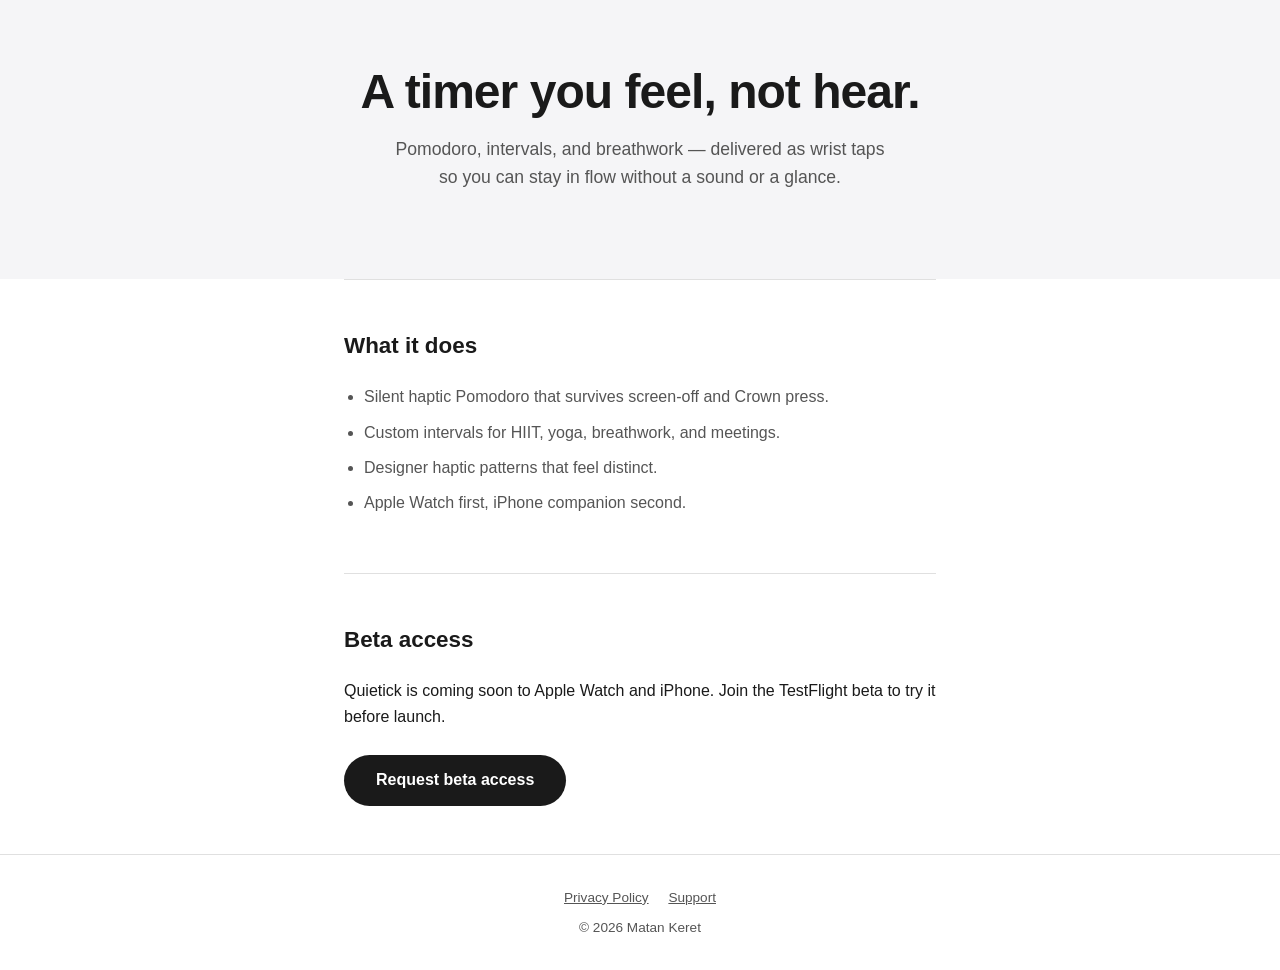
==== index.html @ 86c59f98 "site: MVP — landing, privacy policy, support FAQ" ====
<!DOCTYPE html>
<html lang="en">
<head>
  <meta charset="UTF-8">
  <meta name="viewport" content="width=device-width, initial-scale=1">
  <title>Quietick — silent haptic timer</title>
  <meta name="description" content="A timer you feel, not hear. Pomodoro, intervals, breathwork — silent on Apple Watch.">
  <link rel="stylesheet" href="style.css">
</head>
<body>

  <div class="hero">
    <div class="container">
      <h1>A timer you feel, not hear.</h1>
      <p class="tagline">Pomodoro, intervals, and breathwork — delivered as wrist taps so you can stay in flow without a sound or a glance.</p>
    </div>
  </div>

  <main class="container">

    <section>
      <h2>What it does</h2>
      <ul>
        <li>Silent haptic Pomodoro that survives screen-off and Crown press.</li>
        <li>Custom intervals for HIIT, yoga, breathwork, and meetings.</li>
        <li>Designer haptic patterns that feel distinct.</li>
        <li>Apple Watch first, iPhone companion second.</li>
      </ul>
    </section>

    <section>
      <h2>Beta access</h2>
      <p>Quietick is coming soon to Apple Watch and iPhone. Join the TestFlight beta to try it before launch.</p>
      <br>
      <a class="cta" href="mailto:matan504@gmail.com?subject=Quietick%20beta">Request beta access</a>
    </section>

  </main>

  <footer>
    <div class="container">
      <nav>
        <a href="privacy.html">Privacy Policy</a>
        <a href="support.html">Support</a>
      </nav>
      <p>&#169; 2026 Matan Keret</p>
    </div>
  </footer>

</body>
</html>
---- style.css ----
/* Quietick site stylesheet — no external resources */

*, *::before, *::after {
  box-sizing: border-box;
  margin: 0;
  padding: 0;
}

:root {
  --bg: #ffffff;
  --text: #1a1a1a;
  --subtle: #555555;
  --cta-bg: #1a1a1a;
  --cta-text: #ffffff;
  --cta-hover: #333333;
  --border: #e0e0e0;
  --hero-bg: #f5f5f7;
}

@media (prefers-color-scheme: dark) {
  :root {
    --bg: #0f0f0f;
    --text: #f0f0f0;
    --subtle: #aaaaaa;
    --cta-bg: #f0f0f0;
    --cta-text: #0f0f0f;
    --cta-hover: #cccccc;
    --border: #2a2a2a;
    --hero-bg: #1a1a1a;
  }
}

html {
  font-size: 16px;
  -webkit-text-size-adjust: 100%;
}

body {
  font-family: -apple-system, BlinkMacSystemFont, "Segoe UI", Roboto, Helvetica, Arial, sans-serif;
  background-color: var(--bg);
  color: var(--text);
  line-height: 1.6;
  min-height: 100vh;
}

/* ── Layout ──────────────────────────────────────────────── */

.container {
  max-width: 640px;
  margin: 0 auto;
  padding: 0 1.5rem;
}

/* ── Hero ────────────────────────────────────────────────── */

.hero {
  background-color: var(--hero-bg);
  padding: 4rem 0 3.5rem;
  text-align: center;
}

.hero h1 {
  font-size: clamp(2rem, 6vw, 3rem);
  font-weight: 700;
  letter-spacing: -0.02em;
  line-height: 1.15;
  margin-bottom: 1rem;
}

.tagline {
  font-size: 1.1rem;
  color: var(--subtle);
  max-width: 500px;
  margin: 0 auto 2rem;
}

/* ── Sections ────────────────────────────────────────────── */

section {
  padding: 3rem 0;
  border-top: 1px solid var(--border);
}

section h2 {
  font-size: 1.4rem;
  font-weight: 600;
  margin-bottom: 1.25rem;
}

section ul {
  padding-left: 1.25rem;
}

section ul li {
  margin-bottom: 0.6rem;
  color: var(--subtle);
  font-size: 1rem;
}

/* ── CTA button ──────────────────────────────────────────── */

a.cta {
  display: inline-block;
  background-color: var(--cta-bg);
  color: var(--cta-text);
  text-decoration: none;
  padding: 0.8rem 2rem;
  border-radius: 2rem;
  font-size: 1rem;
  font-weight: 600;
  transition: background-color 0.15s ease;
}

a.cta:hover,
a.cta:focus {
  background-color: var(--cta-hover);
  outline: 3px solid var(--text);
  outline-offset: 2px;
}

/* ── Content pages (privacy, support) ───────────────────── */

.page-header {
  padding: 3rem 0 2rem;
}

.page-header h1 {
  font-size: 1.8rem;
  font-weight: 700;
  margin-bottom: 0.25rem;
}

.effective-date {
  color: var(--subtle);
  font-size: 0.9rem;
}

article {
  padding: 1rem 0 3rem;
}

article h2 {
  font-size: 1.2rem;
  font-weight: 600;
  margin: 2rem 0 0.75rem;
}

article h3 {
  font-size: 1rem;
  font-weight: 600;
  margin: 1.75rem 0 0.5rem;
}

article p {
  margin-bottom: 1rem;
  color: var(--subtle);
}

article ul {
  padding-left: 1.25rem;
  margin-bottom: 1rem;
}

article ul li {
  color: var(--subtle);
  margin-bottom: 0.4rem;
}

/* ── Footer ──────────────────────────────────────────────── */

footer {
  border-top: 1px solid var(--border);
  padding: 2rem 0;
  text-align: center;
  font-size: 0.85rem;
  color: var(--subtle);
}

footer nav {
  margin-bottom: 0.5rem;
}

footer nav a {
  color: var(--subtle);
  text-decoration: underline;
  margin: 0 0.5rem;
}

footer nav a:hover {
  color: var(--text);
}
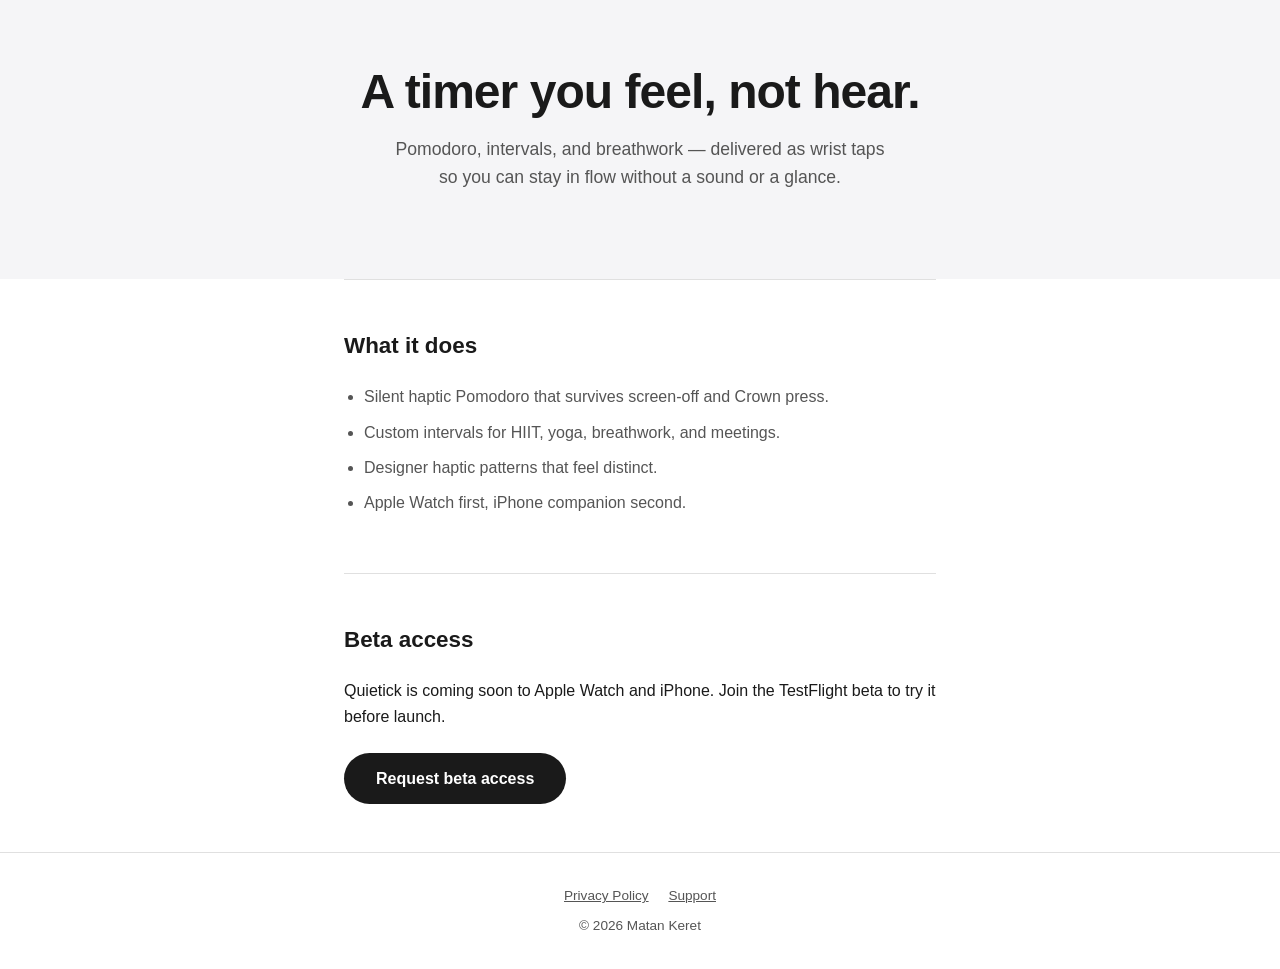
==== commit 251cbaea: "site: address code review — landmark <header>, remove <br>, rel=noreferrer on external link" ====
--- a/index.html
+++ b/index.html
@@ -9,12 +9,12 @@
 </head>
 <body>
 
-  <div class="hero">
+  <header class="hero">
     <div class="container">
       <h1>A timer you feel, not hear.</h1>
       <p class="tagline">Pomodoro, intervals, and breathwork — delivered as wrist taps so you can stay in flow without a sound or a glance.</p>
     </div>
-  </div>
+  </header>
 
   <main class="container">
 
@@ -31,7 +31,6 @@
     <section>
       <h2>Beta access</h2>
       <p>Quietick is coming soon to Apple Watch and iPhone. Join the TestFlight beta to try it before launch.</p>
-      <br>
       <a class="cta" href="mailto:matan504@gmail.com?subject=Quietick%20beta">Request beta access</a>
     </section>
 
--- a/style.css
+++ b/style.css
@@ -101,6 +101,7 @@
 
 a.cta {
   display: inline-block;
+  margin-top: 1.5rem;
   background-color: var(--cta-bg);
   color: var(--cta-text);
   text-decoration: none;
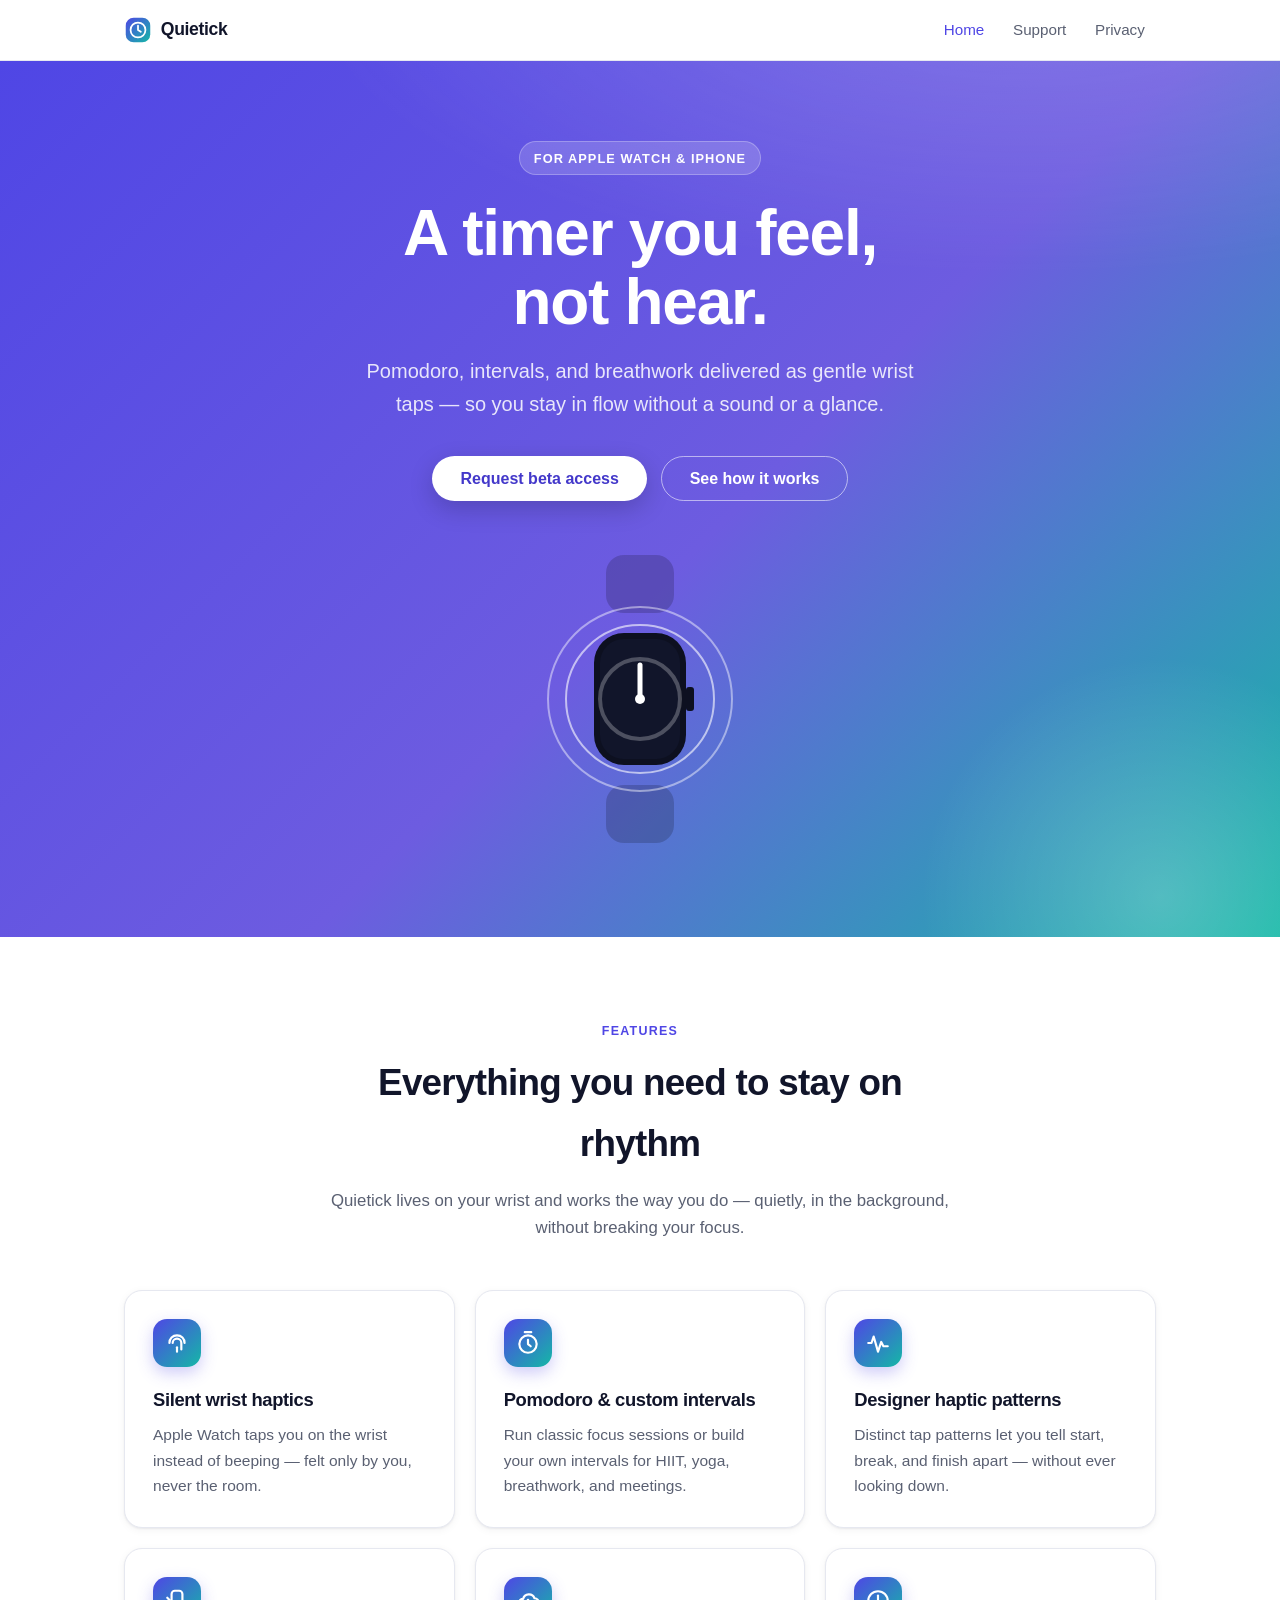
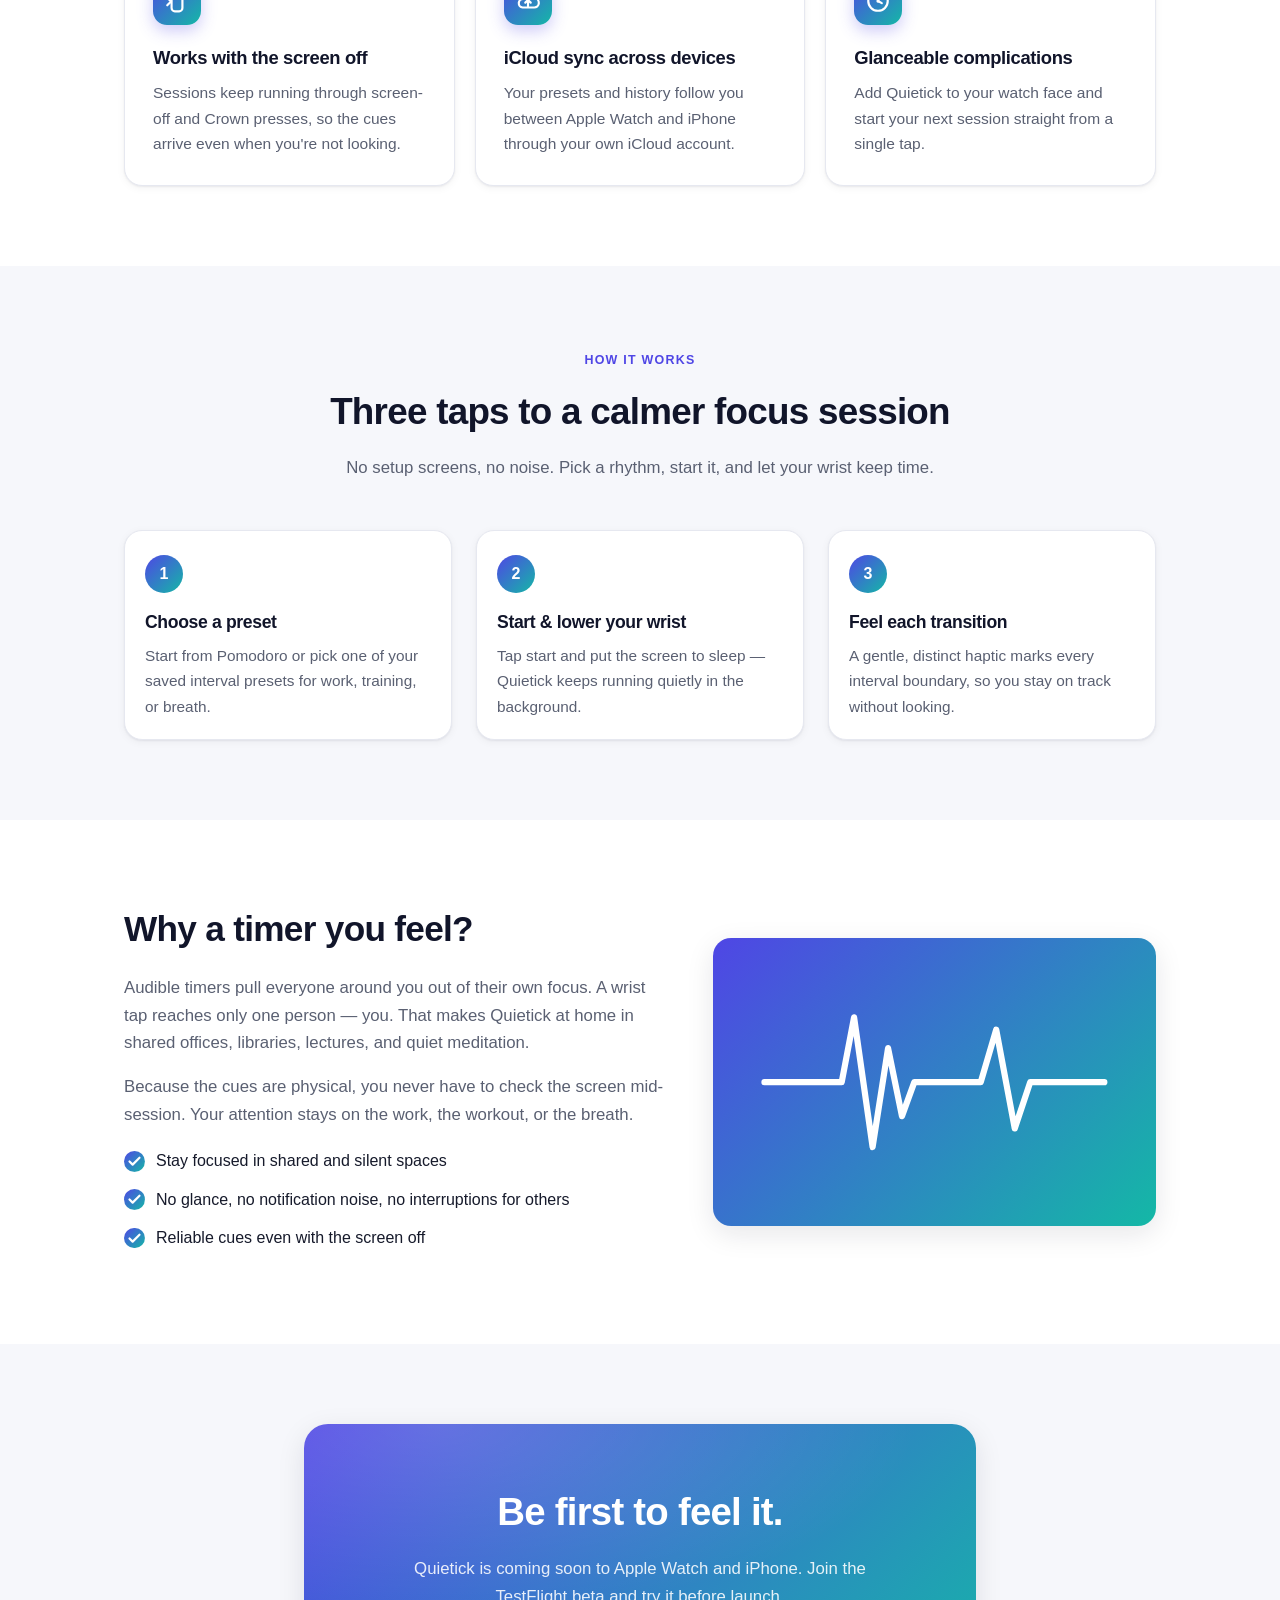
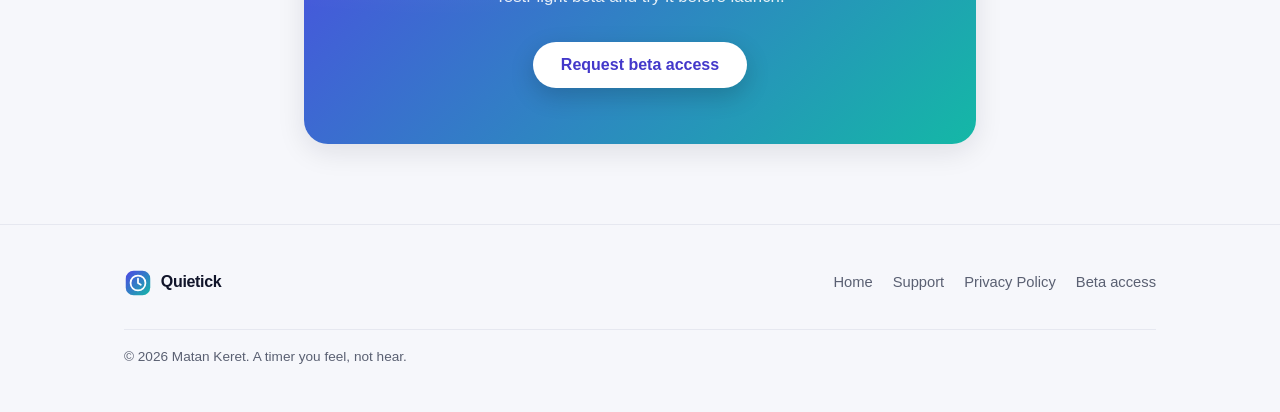
==== commit c48b2e0d: "site: redesign — modern hero, feature cards, responsive layout Adds a gradient hero with primary bet" ====
--- a/index.html
+++ b/index.html
@@ -3,46 +3,220 @@
 <head>
   <meta charset="UTF-8">
   <meta name="viewport" content="width=device-width, initial-scale=1">
-  <title>Quietick — silent haptic timer</title>
-  <meta name="description" content="A timer you feel, not hear. Pomodoro, intervals, breathwork — silent on Apple Watch.">
+  <title>Quietick — silent haptic timer for Apple Watch</title>
+  <meta name="description" content="A timer you feel, not hear. Pomodoro, intervals, and breathwork delivered as silent wrist taps on Apple Watch.">
   <link rel="stylesheet" href="style.css">
 </head>
 <body>
 
+  <nav class="site-nav" aria-label="Primary">
+    <div class="container site-nav__inner">
+      <a class="brand" href="index.html">
+        <svg class="brand__mark" viewBox="0 0 32 32" role="img" aria-hidden="true" focusable="false">
+          <defs>
+            <linearGradient id="brandGrad" x1="0" y1="0" x2="1" y2="1">
+              <stop offset="0" stop-color="#4f46e5"/>
+              <stop offset="1" stop-color="#14b8a6"/>
+            </linearGradient>
+          </defs>
+          <rect x="2" y="2" width="28" height="28" rx="9" fill="url(#brandGrad)"/>
+          <circle cx="16" cy="16" r="8.5" fill="none" stroke="#fff" stroke-width="2"/>
+          <path d="M16 11v5l3.2 2" fill="none" stroke="#fff" stroke-width="2" stroke-linecap="round" stroke-linejoin="round"/>
+        </svg>
+        <span>Quietick</span>
+      </a>
+      <div class="site-nav__links">
+        <a href="index.html" class="is-active">Home</a>
+        <a href="support.html">Support</a>
+        <a href="privacy.html">Privacy</a>
+      </div>
+    </div>
+  </nav>
+
   <header class="hero">
     <div class="container">
+      <span class="hero__eyebrow">For Apple Watch &amp; iPhone</span>
       <h1>A timer you feel, not hear.</h1>
-      <p class="tagline">Pomodoro, intervals, and breathwork — delivered as wrist taps so you can stay in flow without a sound or a glance.</p>
+      <p class="hero__sub">Pomodoro, intervals, and breathwork delivered as gentle wrist taps — so you stay in flow without a sound or a glance.</p>
+      <div class="hero__actions">
+        <a class="btn btn--primary" href="mailto:matan504@gmail.com?subject=Quietick%20beta">Request beta access</a>
+        <a class="btn btn--ghost" href="#features">See how it works</a>
+      </div>
+
+      <div class="hero__art" aria-hidden="true">
+        <svg viewBox="0 0 240 300" role="img" focusable="false">
+          <title>An Apple Watch sending out gentle haptic pulses</title>
+          <!-- watch band -->
+          <rect x="86" y="6" width="68" height="58" rx="18" fill="rgba(0,0,0,0.18)"/>
+          <rect x="86" y="236" width="68" height="58" rx="18" fill="rgba(0,0,0,0.18)"/>
+          <!-- haptic rings -->
+          <circle class="pulse" cx="120" cy="150" r="92" fill="none" stroke="rgba(255,255,255,0.45)" stroke-width="2"/>
+          <circle class="pulse" cx="120" cy="150" r="74" fill="none" stroke="rgba(255,255,255,0.6)" stroke-width="2" style="animation-delay:.6s"/>
+          <!-- watch body -->
+          <rect x="74" y="84" width="92" height="132" rx="30" fill="#0d1020"/>
+          <rect x="80" y="90" width="80" height="120" rx="24" fill="#11152a"/>
+          <!-- dial -->
+          <circle cx="120" cy="150" r="40" fill="none" stroke="rgba(255,255,255,0.25)" stroke-width="4"/>
+          <path d="M120 150 L120 116" fill="none" stroke="#fff" stroke-width="5" stroke-linecap="round"/>
+          <circle cx="120" cy="150" r="5" fill="#fff"/>
+          <!-- crown -->
+          <rect x="166" y="138" width="8" height="24" rx="3" fill="#0d1020"/>
+        </svg>
+      </div>
     </div>
   </header>
 
-  <main class="container">
-
-    <section>
-      <h2>What it does</h2>
-      <ul>
-        <li>Silent haptic Pomodoro that survives screen-off and Crown press.</li>
-        <li>Custom intervals for HIIT, yoga, breathwork, and meetings.</li>
-        <li>Designer haptic patterns that feel distinct.</li>
-        <li>Apple Watch first, iPhone companion second.</li>
-      </ul>
-    </section>
-
-    <section>
-      <h2>Beta access</h2>
-      <p>Quietick is coming soon to Apple Watch and iPhone. Join the TestFlight beta to try it before launch.</p>
-      <a class="cta" href="mailto:matan504@gmail.com?subject=Quietick%20beta">Request beta access</a>
+  <main>
+
+    <!-- Features -->
+    <section class="section" id="features">
+      <div class="container">
+        <div class="section__head">
+          <span class="eyebrow">Features</span>
+          <h2>Everything you need to stay on rhythm</h2>
+          <p>Quietick lives on your wrist and works the way you do — quietly, in the background, without breaking your focus.</p>
+        </div>
+
+        <div class="cards">
+
+          <article class="card">
+            <div class="card__icon" aria-hidden="true">
+              <svg viewBox="0 0 24 24" fill="none" stroke="#fff" stroke-width="2" stroke-linecap="round" stroke-linejoin="round" role="img" focusable="false"><title>Wrist tap</title><path d="M5 12c0-4 3-7 7-7s7 3 7 7"/><path d="M8 12a4 4 0 0 1 8 0v6"/><path d="M12 16v4"/></svg>
+            </div>
+            <h3>Silent wrist haptics</h3>
+            <p>Apple Watch taps you on the wrist instead of beeping — felt only by you, never the room.</p>
+          </article>
+
+          <article class="card">
+            <div class="card__icon" aria-hidden="true">
+              <svg viewBox="0 0 24 24" fill="none" stroke="#fff" stroke-width="2" stroke-linecap="round" stroke-linejoin="round" role="img" focusable="false"><title>Timer</title><circle cx="12" cy="13" r="8"/><path d="M12 9v4l2.5 2"/><path d="M9 2h6"/></svg>
+            </div>
+            <h3>Pomodoro &amp; custom intervals</h3>
+            <p>Run classic focus sessions or build your own intervals for HIIT, yoga, breathwork, and meetings.</p>
+          </article>
+
+          <article class="card">
+            <div class="card__icon" aria-hidden="true">
+              <svg viewBox="0 0 24 24" fill="none" stroke="#fff" stroke-width="2" stroke-linecap="round" stroke-linejoin="round" role="img" focusable="false"><title>Haptic waveform</title><path d="M3 12h3l2-6 4 14 3-9 2 4h4"/></svg>
+            </div>
+            <h3>Designer haptic patterns</h3>
+            <p>Distinct tap patterns let you tell start, break, and finish apart — without ever looking down.</p>
+          </article>
+
+          <article class="card">
+            <div class="card__icon" aria-hidden="true">
+              <svg viewBox="0 0 24 24" fill="none" stroke="#fff" stroke-width="2" stroke-linecap="round" stroke-linejoin="round" role="img" focusable="false"><title>Screen off</title><rect x="7" y="2.5" width="10" height="19" rx="3"/><path d="M3 9l3.5 3.5L3 16" /></svg>
+            </div>
+            <h3>Works with the screen off</h3>
+            <p>Sessions keep running through screen-off and Crown presses, so the cues arrive even when you're not looking.</p>
+          </article>
+
+          <article class="card">
+            <div class="card__icon" aria-hidden="true">
+              <svg viewBox="0 0 24 24" fill="none" stroke="#fff" stroke-width="2" stroke-linecap="round" stroke-linejoin="round" role="img" focusable="false"><title>iCloud sync</title><path d="M7 18a4 4 0 0 1 .5-7.97A5.5 5.5 0 0 1 18 9.5a3.5 3.5 0 0 1-.5 8.5z"/><path d="M12 11v6"/><path d="M9.5 13.5 12 11l2.5 2.5"/></svg>
+            </div>
+            <h3>iCloud sync across devices</h3>
+            <p>Your presets and history follow you between Apple Watch and iPhone through your own iCloud account.</p>
+          </article>
+
+          <article class="card">
+            <div class="card__icon" aria-hidden="true">
+              <svg viewBox="0 0 24 24" fill="none" stroke="#fff" stroke-width="2" stroke-linecap="round" stroke-linejoin="round" role="img" focusable="false"><title>Complication</title><circle cx="12" cy="12" r="9"/><path d="M12 12 12 7"/><path d="M12 12l3.5 2"/><circle cx="12" cy="12" r="1.5" fill="#fff" stroke="none"/></svg>
+            </div>
+            <h3>Glanceable complications</h3>
+            <p>Add Quietick to your watch face and start your next session straight from a single tap.</p>
+          </article>
+
+        </div>
+      </div>
+    </section>
+
+    <!-- How it works -->
+    <section class="section section--alt">
+      <div class="container">
+        <div class="section__head">
+          <span class="eyebrow">How it works</span>
+          <h2>Three taps to a calmer focus session</h2>
+          <p>No setup screens, no noise. Pick a rhythm, start it, and let your wrist keep time.</p>
+        </div>
+
+        <div class="steps">
+          <div class="step">
+            <span class="step__num" aria-hidden="true"></span>
+            <h3>Choose a preset</h3>
+            <p>Start from Pomodoro or pick one of your saved interval presets for work, training, or breath.</p>
+          </div>
+          <div class="step">
+            <span class="step__num" aria-hidden="true"></span>
+            <h3>Start &amp; lower your wrist</h3>
+            <p>Tap start and put the screen to sleep — Quietick keeps running quietly in the background.</p>
+          </div>
+          <div class="step">
+            <span class="step__num" aria-hidden="true"></span>
+            <h3>Feel each transition</h3>
+            <p>A gentle, distinct haptic marks every interval boundary, so you stay on track without looking.</p>
+          </div>
+        </div>
+      </div>
+    </section>
+
+    <!-- Why haptic -->
+    <section class="section">
+      <div class="container">
+        <div class="split">
+          <div class="split__text">
+            <h2>Why a timer you feel?</h2>
+            <p>Audible timers pull everyone around you out of their own focus. A wrist tap reaches only one person — you. That makes Quietick at home in shared offices, libraries, lectures, and quiet meditation.</p>
+            <p>Because the cues are physical, you never have to check the screen mid-session. Your attention stays on the work, the workout, or the breath.</p>
+            <ul class="checklist">
+              <li>Stay focused in shared and silent spaces</li>
+              <li>No glance, no notification noise, no interruptions for others</li>
+              <li>Reliable cues even with the screen off</li>
+            </ul>
+          </div>
+          <div class="split__visual">
+            <div class="wave-card" aria-hidden="true">
+              <svg viewBox="0 0 240 140" role="img" focusable="false">
+                <title>A smooth haptic pulse waveform</title>
+                <path d="M10 70 H60 l8 -42 12 84 10 -64 9 44 8 -22 H150 l10 -34 12 64 10 -30 H230"
+                  fill="none" stroke="#ffffff" stroke-width="4" stroke-linecap="round" stroke-linejoin="round"/>
+              </svg>
+            </div>
+          </div>
+        </div>
+      </div>
+    </section>
+
+    <!-- CTA band -->
+    <section class="section section--alt">
+      <div class="container container--narrow">
+        <div class="cta-band">
+          <h2>Be first to feel it.</h2>
+          <p>Quietick is coming soon to Apple Watch and iPhone. Join the TestFlight beta and try it before launch.</p>
+          <a class="btn btn--primary" href="mailto:matan504@gmail.com?subject=Quietick%20beta">Request beta access</a>
+        </div>
+      </div>
     </section>
 
   </main>
 
-  <footer>
-    <div class="container">
-      <nav>
+  <footer class="site-footer">
+    <div class="container site-footer__inner">
+      <a class="brand" href="index.html">
+        <svg class="brand__mark" viewBox="0 0 32 32" role="img" aria-hidden="true" focusable="false">
+          <rect x="2" y="2" width="28" height="28" rx="9" fill="url(#brandGrad)"/>
+          <circle cx="16" cy="16" r="8.5" fill="none" stroke="#fff" stroke-width="2"/>
+          <path d="M16 11v5l3.2 2" fill="none" stroke="#fff" stroke-width="2" stroke-linecap="round" stroke-linejoin="round"/>
+        </svg>
+        <span>Quietick</span>
+      </a>
+      <nav aria-label="Footer">
+        <a href="index.html">Home</a>
+        <a href="support.html">Support</a>
         <a href="privacy.html">Privacy Policy</a>
-        <a href="support.html">Support</a>
+        <a href="mailto:matan504@gmail.com?subject=Quietick%20beta">Beta access</a>
       </nav>
-      <p>&#169; 2026 Matan Keret</p>
+      <p class="site-footer__legal">&#169; 2026 Matan Keret. A timer you feel, not hear.</p>
     </div>
   </footer>
 
--- a/style.css
+++ b/style.css
@@ -1,4 +1,4 @@
-/* Quietick site stylesheet — no external resources */
+/* Quietick site stylesheet — no external resources, no JavaScript */
 
 *, *::before, *::after {
   box-sizing: border-box;
@@ -7,186 +7,682 @@
 }
 
 :root {
+  /* Calm, focused palette — deep indigo + soft teal accent */
   --bg: #ffffff;
-  --text: #1a1a1a;
-  --subtle: #555555;
-  --cta-bg: #1a1a1a;
-  --cta-text: #ffffff;
-  --cta-hover: #333333;
-  --border: #e0e0e0;
-  --hero-bg: #f5f5f7;
+  --bg-alt: #f6f7fb;
+  --surface: #ffffff;
+  --text: #161a2b;
+  --muted: #5a6072;
+  --heading: #11152a;
+
+  --accent: #4f46e5;        /* indigo */
+  --accent-strong: #4338ca;
+  --accent-2: #14b8a6;      /* teal */
+  --accent-soft: #eef0fe;
+
+  --border: #e6e8f0;
+  --shadow-sm: 0 1px 2px rgba(17, 21, 42, 0.06), 0 2px 8px rgba(17, 21, 42, 0.05);
+  --shadow-md: 0 8px 28px rgba(17, 21, 42, 0.10);
+  --shadow-accent: 0 10px 30px rgba(79, 70, 229, 0.35);
+
+  --hero-from: #4f46e5;
+  --hero-via: #6d5ce0;
+  --hero-to: #14b8a6;
+  --hero-text: #ffffff;
+  --hero-muted: rgba(255, 255, 255, 0.85);
+
+  --radius: 18px;
+  --radius-sm: 12px;
+  --maxw: 1080px;
 }
 
 @media (prefers-color-scheme: dark) {
   :root {
-    --bg: #0f0f0f;
-    --text: #f0f0f0;
-    --subtle: #aaaaaa;
-    --cta-bg: #f0f0f0;
-    --cta-text: #0f0f0f;
-    --cta-hover: #cccccc;
-    --border: #2a2a2a;
-    --hero-bg: #1a1a1a;
+    --bg: #0c0e16;
+    --bg-alt: #11141f;
+    --surface: #151826;
+    --text: #e8eaf2;
+    --muted: #a3a9bd;
+    --heading: #f4f5fa;
+
+    --accent: #8b86f5;
+    --accent-strong: #a39ef8;
+    --accent-2: #2dd4bf;
+    --accent-soft: #1c2036;
+
+    --border: #262a3b;
+    --shadow-sm: 0 1px 2px rgba(0, 0, 0, 0.4), 0 2px 8px rgba(0, 0, 0, 0.35);
+    --shadow-md: 0 10px 32px rgba(0, 0, 0, 0.55);
+    --shadow-accent: 0 10px 30px rgba(79, 70, 229, 0.45);
+
+    --hero-from: #3b2f9e;
+    --hero-via: #4f46e5;
+    --hero-to: #0f766e;
+    --hero-muted: rgba(255, 255, 255, 0.82);
   }
 }
 
 html {
   font-size: 16px;
   -webkit-text-size-adjust: 100%;
+  scroll-behavior: smooth;
 }
 
 body {
   font-family: -apple-system, BlinkMacSystemFont, "Segoe UI", Roboto, Helvetica, Arial, sans-serif;
   background-color: var(--bg);
   color: var(--text);
-  line-height: 1.6;
+  line-height: 1.65;
   min-height: 100vh;
-}
+  -webkit-font-smoothing: antialiased;
+}
+
+a { color: var(--accent); }
+
+h1, h2, h3 { color: var(--heading); letter-spacing: -0.02em; }
 
 /* ── Layout ──────────────────────────────────────────────── */
 
 .container {
-  max-width: 640px;
+  width: 100%;
+  max-width: var(--maxw);
   margin: 0 auto;
   padding: 0 1.5rem;
 }
 
+.container--narrow {
+  max-width: 720px;
+}
+
+/* ── Top navigation (shared) ─────────────────────────────── */
+
+.site-nav {
+  position: sticky;
+  top: 0;
+  z-index: 20;
+  background: color-mix(in srgb, var(--bg) 82%, transparent);
+  backdrop-filter: saturate(140%) blur(12px);
+  -webkit-backdrop-filter: saturate(140%) blur(12px);
+  border-bottom: 1px solid var(--border);
+}
+
+.site-nav__inner {
+  display: flex;
+  align-items: center;
+  justify-content: space-between;
+  gap: 1rem;
+  height: 60px;
+}
+
+.brand {
+  display: inline-flex;
+  align-items: center;
+  gap: 0.55rem;
+  font-weight: 700;
+  font-size: 1.1rem;
+  color: var(--heading);
+  text-decoration: none;
+  letter-spacing: -0.02em;
+}
+
+.brand__mark {
+  width: 28px;
+  height: 28px;
+  flex: none;
+  display: block;
+}
+
+.site-nav__links {
+  display: flex;
+  align-items: center;
+  gap: 0.4rem;
+}
+
+.site-nav__links a {
+  color: var(--muted);
+  text-decoration: none;
+  font-size: 0.95rem;
+  font-weight: 500;
+  padding: 0.4rem 0.7rem;
+  border-radius: 999px;
+  transition: color 0.15s ease, background-color 0.15s ease;
+}
+
+.site-nav__links a:hover,
+.site-nav__links a:focus-visible {
+  color: var(--heading);
+  background: var(--accent-soft);
+}
+
+.site-nav__links a.is-active { color: var(--accent); }
+
 /* ── Hero ────────────────────────────────────────────────── */
 
 .hero {
-  background-color: var(--hero-bg);
-  padding: 4rem 0 3.5rem;
+  position: relative;
+  overflow: hidden;
+  background:
+    radial-gradient(1200px 500px at 80% -10%, rgba(255, 255, 255, 0.18), transparent 60%),
+    linear-gradient(135deg, var(--hero-from), var(--hero-via) 55%, var(--hero-to));
+  color: var(--hero-text);
   text-align: center;
+  padding: 5rem 0 5.5rem;
+}
+
+.hero::after {
+  /* subtle soft glow blob */
+  content: "";
+  position: absolute;
+  width: 520px;
+  height: 520px;
+  right: -140px;
+  bottom: -220px;
+  background: radial-gradient(circle, rgba(255, 255, 255, 0.22), transparent 65%);
+  pointer-events: none;
+}
+
+.hero .container { position: relative; z-index: 1; }
+
+.hero__eyebrow {
+  display: inline-block;
+  font-size: 0.8rem;
+  font-weight: 600;
+  letter-spacing: 0.08em;
+  text-transform: uppercase;
+  padding: 0.35rem 0.85rem;
+  border-radius: 999px;
+  background: rgba(255, 255, 255, 0.16);
+  border: 1px solid rgba(255, 255, 255, 0.25);
+  margin-bottom: 1.5rem;
 }
 
 .hero h1 {
-  font-size: clamp(2rem, 6vw, 3rem);
-  font-weight: 700;
-  letter-spacing: -0.02em;
-  line-height: 1.15;
-  margin-bottom: 1rem;
-}
-
-.tagline {
-  font-size: 1.1rem;
-  color: var(--subtle);
-  max-width: 500px;
-  margin: 0 auto 2rem;
-}
-
-/* ── Sections ────────────────────────────────────────────── */
-
-section {
-  padding: 3rem 0;
-  border-top: 1px solid var(--border);
-}
-
-section h2 {
-  font-size: 1.4rem;
-  font-weight: 600;
-  margin-bottom: 1.25rem;
-}
-
-section ul {
-  padding-left: 1.25rem;
-}
-
-section ul li {
-  margin-bottom: 0.6rem;
-  color: var(--subtle);
-  font-size: 1rem;
-}
-
-/* ── CTA button ──────────────────────────────────────────── */
-
-a.cta {
-  display: inline-block;
-  margin-top: 1.5rem;
-  background-color: var(--cta-bg);
-  color: var(--cta-text);
+  color: var(--hero-text);
+  font-size: clamp(2.25rem, 6.5vw, 4rem);
+  font-weight: 800;
+  line-height: 1.08;
+  margin: 0 auto 1.1rem;
+  max-width: 14ch;
+}
+
+.hero__sub {
+  font-size: clamp(1.05rem, 2.2vw, 1.25rem);
+  color: var(--hero-muted);
+  max-width: 560px;
+  margin: 0 auto 2.2rem;
+}
+
+.hero__actions {
+  display: flex;
+  flex-wrap: wrap;
+  gap: 0.9rem;
+  justify-content: center;
+}
+
+/* hero device illustration (pure CSS/SVG) */
+.hero__art {
+  margin: 3rem auto 0;
+  width: clamp(180px, 42vw, 240px);
+}
+
+.hero__art svg { width: 100%; height: auto; display: block; }
+
+/* ── Buttons ─────────────────────────────────────────────── */
+
+.btn {
+  display: inline-flex;
+  align-items: center;
+  gap: 0.5rem;
   text-decoration: none;
-  padding: 0.8rem 2rem;
-  border-radius: 2rem;
+  padding: 0.85rem 1.7rem;
+  border-radius: 999px;
   font-size: 1rem;
   font-weight: 600;
-  transition: background-color 0.15s ease;
-}
-
-a.cta:hover,
-a.cta:focus {
-  background-color: var(--cta-hover);
-  outline: 3px solid var(--text);
-  outline-offset: 2px;
+  line-height: 1;
+  border: 1px solid transparent;
+  transition: transform 0.15s ease, background-color 0.15s ease,
+    box-shadow 0.15s ease, color 0.15s ease;
+}
+
+.btn--primary {
+  background: #ffffff;
+  color: var(--accent-strong);
+  box-shadow: 0 8px 24px rgba(0, 0, 0, 0.18);
+}
+
+.btn--primary:hover,
+.btn--primary:focus-visible {
+  transform: translateY(-2px);
+  box-shadow: 0 12px 30px rgba(0, 0, 0, 0.24);
+}
+
+.btn--ghost {
+  background: transparent;
+  color: var(--hero-text);
+  border-color: rgba(255, 255, 255, 0.55);
+}
+
+.btn--ghost:hover,
+.btn--ghost:focus-visible {
+  background: rgba(255, 255, 255, 0.12);
+  transform: translateY(-2px);
+}
+
+/* accent button for use on light/dark body sections */
+.btn--accent {
+  background: var(--accent);
+  color: #ffffff;
+  box-shadow: var(--shadow-accent);
+}
+
+.btn--accent:hover,
+.btn--accent:focus-visible {
+  background: var(--accent-strong);
+  transform: translateY(-2px);
+}
+
+:focus-visible { outline: 3px solid var(--accent); outline-offset: 3px; }
+
+/* ── Generic section rhythm ──────────────────────────────── */
+
+.section {
+  padding: 5rem 0;
+}
+
+.section--alt { background: var(--bg-alt); }
+
+.section__head {
+  text-align: center;
+  max-width: 620px;
+  margin: 0 auto 3rem;
+}
+
+.section__head .eyebrow {
+  display: inline-block;
+  font-size: 0.78rem;
+  font-weight: 700;
+  letter-spacing: 0.1em;
+  text-transform: uppercase;
+  color: var(--accent);
+  margin-bottom: 0.7rem;
+}
+
+.section__head h2 {
+  font-size: clamp(1.6rem, 3.5vw, 2.3rem);
+  font-weight: 800;
+  margin-bottom: 0.75rem;
+}
+
+.section__head p {
+  color: var(--muted);
+  font-size: 1.05rem;
+}
+
+/* ── Feature cards grid ──────────────────────────────────── */
+
+.cards {
+  display: grid;
+  grid-template-columns: repeat(auto-fit, minmax(250px, 1fr));
+  gap: 1.25rem;
+}
+
+.card {
+  background: var(--surface);
+  border: 1px solid var(--border);
+  border-radius: var(--radius);
+  padding: 1.75rem;
+  box-shadow: var(--shadow-sm);
+  transition: transform 0.18s ease, box-shadow 0.18s ease, border-color 0.18s ease;
+}
+
+.card:hover {
+  transform: translateY(-4px);
+  box-shadow: var(--shadow-md);
+  border-color: color-mix(in srgb, var(--accent) 35%, var(--border));
+}
+
+.card__icon {
+  width: 48px;
+  height: 48px;
+  border-radius: 14px;
+  display: grid;
+  place-items: center;
+  margin-bottom: 1.1rem;
+  background: linear-gradient(135deg, var(--accent), var(--accent-2));
+  box-shadow: 0 6px 16px rgba(79, 70, 229, 0.28);
+}
+
+.card__icon svg { width: 26px; height: 26px; display: block; }
+
+.card h3 {
+  font-size: 1.15rem;
+  font-weight: 700;
+  margin-bottom: 0.45rem;
+}
+
+.card p {
+  color: var(--muted);
+  font-size: 0.97rem;
+  margin: 0;
+}
+
+/* ── How it works (steps) ────────────────────────────────── */
+
+.steps {
+  display: grid;
+  grid-template-columns: repeat(auto-fit, minmax(220px, 1fr));
+  gap: 1.5rem;
+  counter-reset: step;
+}
+
+.step {
+  position: relative;
+  padding: 1.5rem 1.25rem 1.25rem;
+  background: var(--surface);
+  border: 1px solid var(--border);
+  border-radius: var(--radius);
+  box-shadow: var(--shadow-sm);
+}
+
+.step__num {
+  counter-increment: step;
+  display: inline-grid;
+  place-items: center;
+  width: 38px;
+  height: 38px;
+  border-radius: 999px;
+  font-weight: 800;
+  color: #fff;
+  background: linear-gradient(135deg, var(--accent), var(--accent-2));
+  margin-bottom: 0.9rem;
+}
+
+.step__num::before { content: counter(step); }
+
+.step h3 {
+  font-size: 1.1rem;
+  font-weight: 700;
+  margin-bottom: 0.4rem;
+}
+
+.step p {
+  color: var(--muted);
+  font-size: 0.96rem;
+  margin: 0;
+}
+
+/* ── Why haptic — split feature row ──────────────────────── */
+
+.split {
+  display: grid;
+  grid-template-columns: 1.1fr 0.9fr;
+  gap: 3rem;
+  align-items: center;
+}
+
+.split__text h2 {
+  font-size: clamp(1.6rem, 3.5vw, 2.2rem);
+  font-weight: 800;
+  margin-bottom: 1rem;
+}
+
+.split__text p {
+  color: var(--muted);
+  margin-bottom: 1rem;
+  font-size: 1.05rem;
+}
+
+.checklist { list-style: none; margin-top: 1.25rem; }
+
+.checklist li {
+  position: relative;
+  padding-left: 2rem;
+  margin-bottom: 0.75rem;
+  color: var(--text);
+}
+
+.checklist li::before {
+  content: "";
+  position: absolute;
+  left: 0;
+  top: 0.15rem;
+  width: 1.3rem;
+  height: 1.3rem;
+  border-radius: 999px;
+  background:
+    linear-gradient(135deg, var(--accent), var(--accent-2));
+  /* check mark drawn with a clip-free mask via box-shadow trick replaced by SVG bg */
+  background-image:
+    url("data:image/svg+xml,%3Csvg xmlns='http://www.w3.org/2000/svg' viewBox='0 0 24 24' fill='none' stroke='white' stroke-width='3.5' stroke-linecap='round' stroke-linejoin='round'%3E%3Cpath d='M20 6 9 17l-5-5'/%3E%3C/svg%3E"),
+    linear-gradient(135deg, var(--accent), var(--accent-2));
+  background-size: 70% 70%, cover;
+  background-position: center, center;
+  background-repeat: no-repeat;
+}
+
+.split__visual {
+  display: grid;
+  place-items: center;
+}
+
+.wave-card {
+  width: 100%;
+  background: linear-gradient(135deg, var(--accent), var(--accent-2));
+  border-radius: var(--radius);
+  padding: 2.25rem;
+  box-shadow: var(--shadow-md);
+}
+
+.wave-card svg { width: 100%; height: auto; display: block; }
+
+/* ── CTA band ────────────────────────────────────────────── */
+
+.cta-band {
+  background:
+    radial-gradient(800px 320px at 20% 0%, rgba(255, 255, 255, 0.16), transparent 60%),
+    linear-gradient(135deg, var(--hero-from), var(--hero-to));
+  color: #fff;
+  text-align: center;
+  border-radius: 24px;
+  padding: 3.5rem 1.5rem;
+  box-shadow: var(--shadow-md);
+}
+
+.cta-band h2 {
+  color: #fff;
+  font-size: clamp(1.6rem, 4vw, 2.4rem);
+  font-weight: 800;
+  margin-bottom: 0.75rem;
+}
+
+.cta-band p {
+  color: rgba(255, 255, 255, 0.88);
+  max-width: 480px;
+  margin: 0 auto 2rem;
+  font-size: 1.05rem;
 }
 
 /* ── Content pages (privacy, support) ───────────────────── */
 
-.page-header {
-  padding: 3rem 0 2rem;
-}
-
-.page-header h1 {
-  font-size: 1.8rem;
+.page-hero {
+  background:
+    radial-gradient(900px 360px at 85% -20%, rgba(255, 255, 255, 0.16), transparent 60%),
+    linear-gradient(135deg, var(--hero-from), var(--hero-via) 60%, var(--hero-to));
+  color: #fff;
+  padding: 3.5rem 0 3rem;
+  text-align: center;
+}
+
+.page-hero h1 {
+  color: #fff;
+  font-size: clamp(1.9rem, 5vw, 2.8rem);
+  font-weight: 800;
+  margin-bottom: 0.4rem;
+}
+
+.page-hero p {
+  color: rgba(255, 255, 255, 0.85);
+  font-size: 0.98rem;
+}
+
+.prose {
+  padding: 3rem 0 4rem;
+}
+
+.prose article {
+  background: var(--surface);
+  border: 1px solid var(--border);
+  border-radius: var(--radius);
+  box-shadow: var(--shadow-sm);
+  padding: 2.25rem;
+}
+
+.prose h2 {
+  font-size: 1.3rem;
   font-weight: 700;
-  margin-bottom: 0.25rem;
-}
-
-.effective-date {
-  color: var(--subtle);
-  font-size: 0.9rem;
-}
-
-article {
-  padding: 1rem 0 3rem;
-}
-
-article h2 {
-  font-size: 1.2rem;
-  font-weight: 600;
   margin: 2rem 0 0.75rem;
 }
 
-article h3 {
-  font-size: 1rem;
-  font-weight: 600;
+.prose h2:first-of-type { margin-top: 0; }
+
+.prose h3 {
+  font-size: 1.08rem;
+  font-weight: 700;
   margin: 1.75rem 0 0.5rem;
-}
-
-article p {
+  color: var(--heading);
+}
+
+.prose p {
   margin-bottom: 1rem;
-  color: var(--subtle);
-}
-
-article ul {
-  padding-left: 1.25rem;
+  color: var(--text);
+}
+
+.prose p.lead {
+  font-size: 1.1rem;
+  color: var(--muted);
+}
+
+.prose ul {
+  padding-left: 1.3rem;
   margin-bottom: 1rem;
 }
 
-article ul li {
-  color: var(--subtle);
-  margin-bottom: 0.4rem;
-}
+.prose ul li {
+  color: var(--text);
+  margin-bottom: 0.45rem;
+}
+
+.prose a { color: var(--accent); }
+
+/* FAQ items as soft panels */
+.faq {
+  border: 1px solid var(--border);
+  border-radius: var(--radius-sm);
+  padding: 1.25rem 1.4rem;
+  margin-bottom: 1rem;
+  background: var(--bg-alt);
+}
+
+.faq h3 { margin: 0 0 0.4rem; }
+.faq p { margin: 0; color: var(--muted); }
+
+.support-callout {
+  display: flex;
+  flex-wrap: wrap;
+  align-items: center;
+  justify-content: space-between;
+  gap: 1rem;
+  background: var(--accent-soft);
+  border: 1px solid color-mix(in srgb, var(--accent) 25%, var(--border));
+  border-radius: var(--radius);
+  padding: 1.5rem 1.75rem;
+  margin-bottom: 2rem;
+}
+
+.support-callout p { margin: 0; color: var(--text); }
+.support-callout strong { color: var(--heading); }
 
 /* ── Footer ──────────────────────────────────────────────── */
 
-footer {
+.site-footer {
   border-top: 1px solid var(--border);
-  padding: 2rem 0;
-  text-align: center;
+  padding: 2.75rem 0;
+  background: var(--bg-alt);
+}
+
+.site-footer__inner {
+  display: flex;
+  flex-wrap: wrap;
+  align-items: center;
+  justify-content: space-between;
+  gap: 1rem;
+}
+
+.site-footer .brand { font-size: 1rem; }
+
+.site-footer nav {
+  display: flex;
+  flex-wrap: wrap;
+  gap: 1.25rem;
+}
+
+.site-footer nav a {
+  color: var(--muted);
+  text-decoration: none;
+  font-size: 0.92rem;
+  transition: color 0.15s ease;
+}
+
+.site-footer nav a:hover { color: var(--accent); }
+
+.site-footer__legal {
+  width: 100%;
+  margin-top: 1rem;
+  padding-top: 1rem;
+  border-top: 1px solid var(--border);
   font-size: 0.85rem;
-  color: var(--subtle);
-}
-
-footer nav {
-  margin-bottom: 0.5rem;
-}
-
-footer nav a {
-  color: var(--subtle);
-  text-decoration: underline;
-  margin: 0 0.5rem;
-}
-
-footer nav a:hover {
-  color: var(--text);
-}
+  color: var(--muted);
+}
+
+/* ── Responsive ──────────────────────────────────────────── */
+
+@media (max-width: 720px) {
+  .split {
+    grid-template-columns: 1fr;
+    gap: 2rem;
+  }
+
+  .section { padding: 3.5rem 0; }
+
+  .hero { padding: 4rem 0 4rem; }
+}
+
+@media (max-width: 480px) {
+  .site-nav__links a { padding: 0.4rem 0.5rem; }
+  .btn { width: 100%; justify-content: center; }
+  .hero__actions { flex-direction: column; }
+}
+
+/* ── Motion preferences ──────────────────────────────────── */
+
+@media (prefers-reduced-motion: reduce) {
+  html { scroll-behavior: auto; }
+  *, *::before, *::after {
+    animation-duration: 0.001ms !important;
+    animation-iteration-count: 1 !important;
+    transition-duration: 0.001ms !important;
+  }
+  .pulse { animation: none !important; }
+}
+
+/* subtle pulse on hero art rings (disabled under reduced motion) */
+@keyframes ring-pulse {
+  0%   { opacity: 0.9; transform: scale(0.96); }
+  50%  { opacity: 0.35; transform: scale(1.04); }
+  100% { opacity: 0.9; transform: scale(0.96); }
+}
+
+.pulse {
+  transform-origin: center;
+  animation: ring-pulse 2.8s ease-in-out infinite;
+}
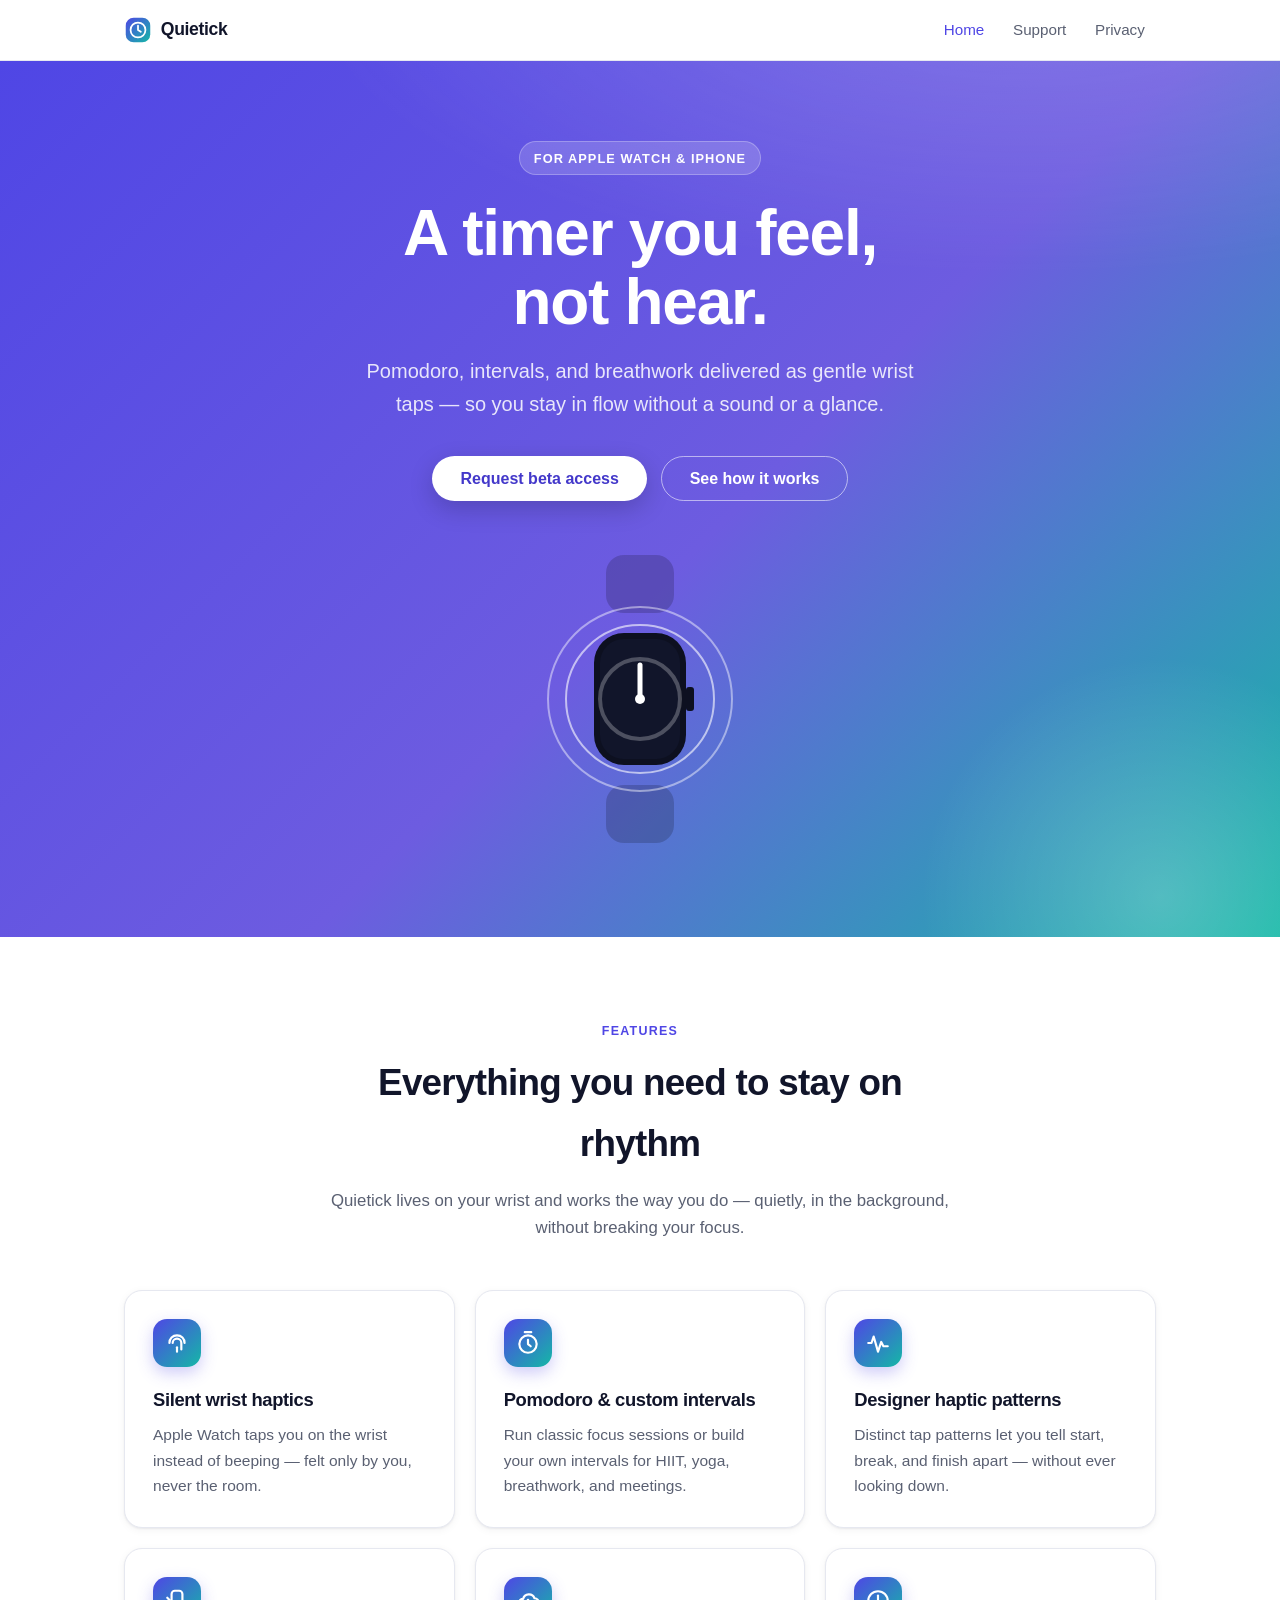
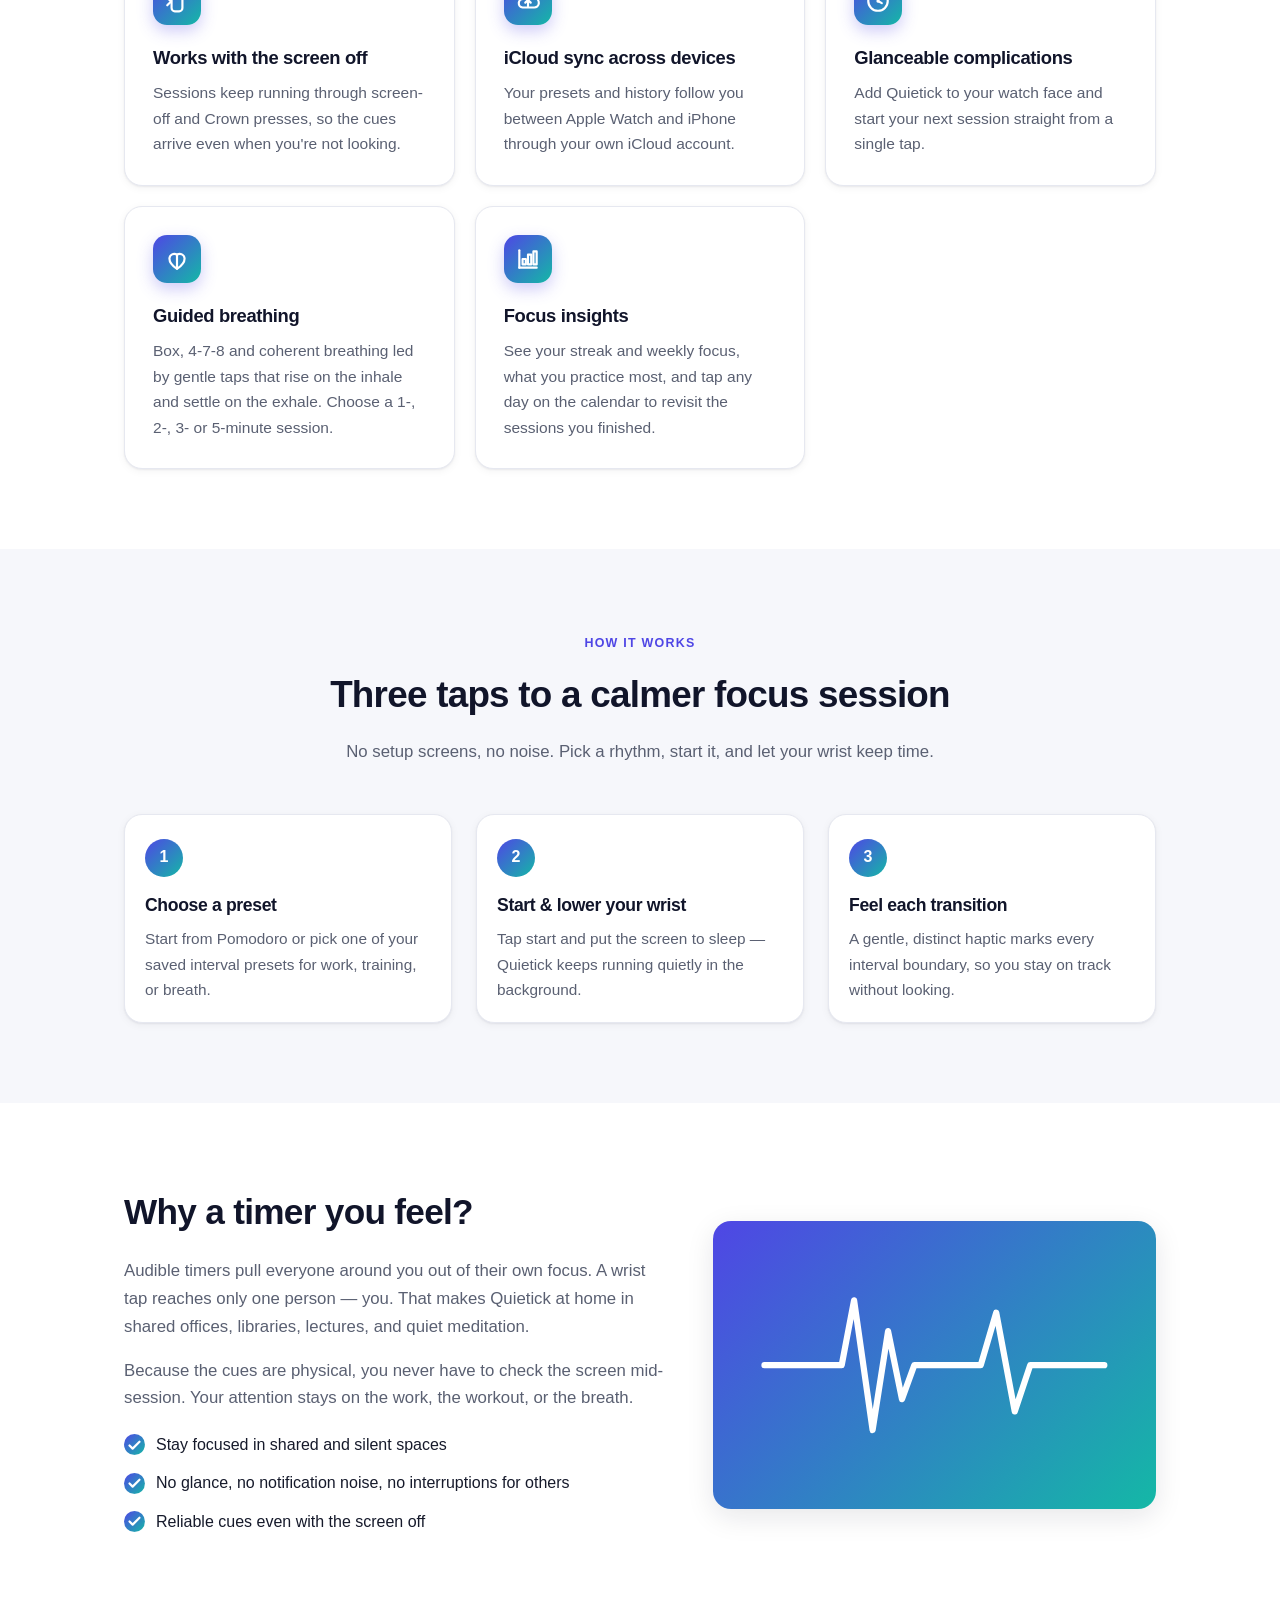
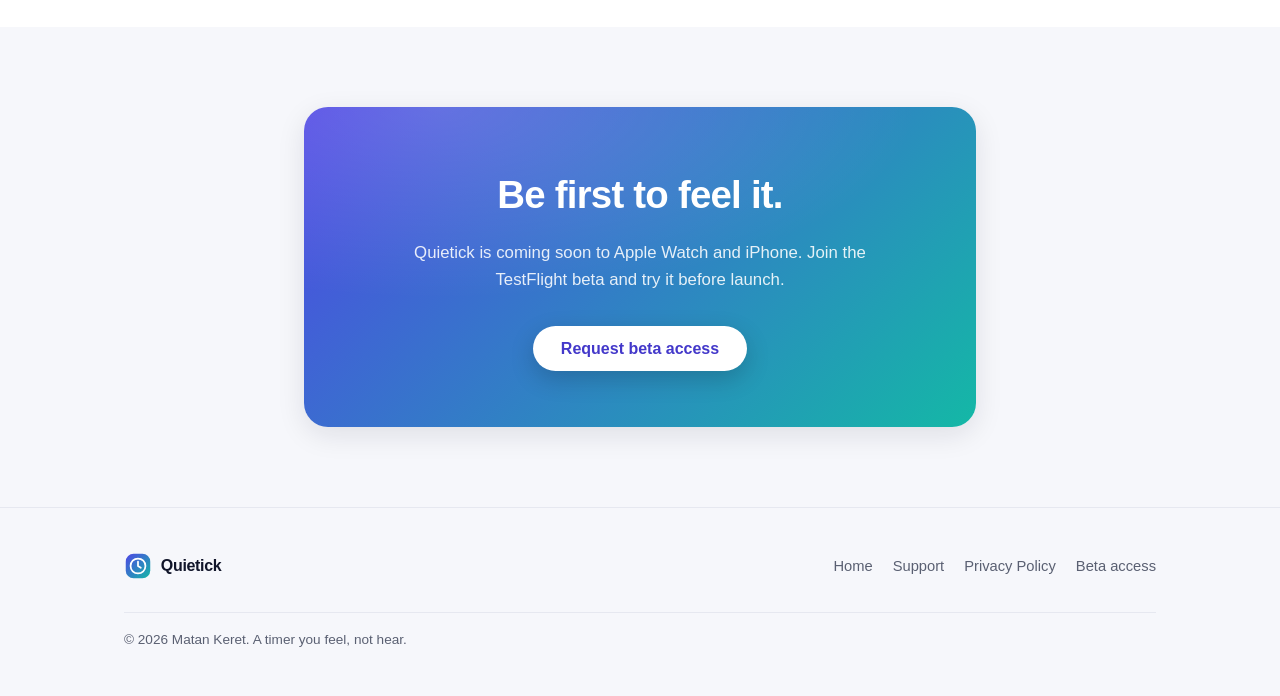
==== commit 9e505fe8: "site: add guided breathing + focus insights feature cards" ====
--- a/index.html
+++ b/index.html
@@ -127,6 +127,22 @@
             <p>Add Quietick to your watch face and start your next session straight from a single tap.</p>
           </article>
 
+          <article class="card">
+            <div class="card__icon" aria-hidden="true">
+              <svg viewBox="0 0 24 24" fill="none" stroke="#fff" stroke-width="2" stroke-linecap="round" stroke-linejoin="round" role="img" focusable="false"><title>Breathing</title><path d="M12 21c-4-2.5-7-5.8-7-9.5A4.5 4.5 0 0 1 12 8a4.5 4.5 0 0 1 7 3.5C19 15.2 16 18.5 12 21z"/><path d="M12 8v13"/></svg>
+            </div>
+            <h3>Guided breathing</h3>
+            <p>Box, 4-7-8 and coherent breathing led by gentle taps that rise on the inhale and settle on the exhale. Choose a 1-, 2-, 3- or 5-minute session.</p>
+          </article>
+
+          <article class="card">
+            <div class="card__icon" aria-hidden="true">
+              <svg viewBox="0 0 24 24" fill="none" stroke="#fff" stroke-width="2" stroke-linecap="round" stroke-linejoin="round" role="img" focusable="false"><title>Insights</title><path d="M4 20V4"/><path d="M4 20h16"/><rect x="7" y="12" width="3" height="5"/><rect x="12" y="8" width="3" height="9"/><rect x="17" y="5" width="3" height="12"/></svg>
+            </div>
+            <h3>Focus insights</h3>
+            <p>See your streak and weekly focus, what you practice most, and tap any day on the calendar to revisit the sessions you finished.</p>
+          </article>
+
         </div>
       </div>
     </section>
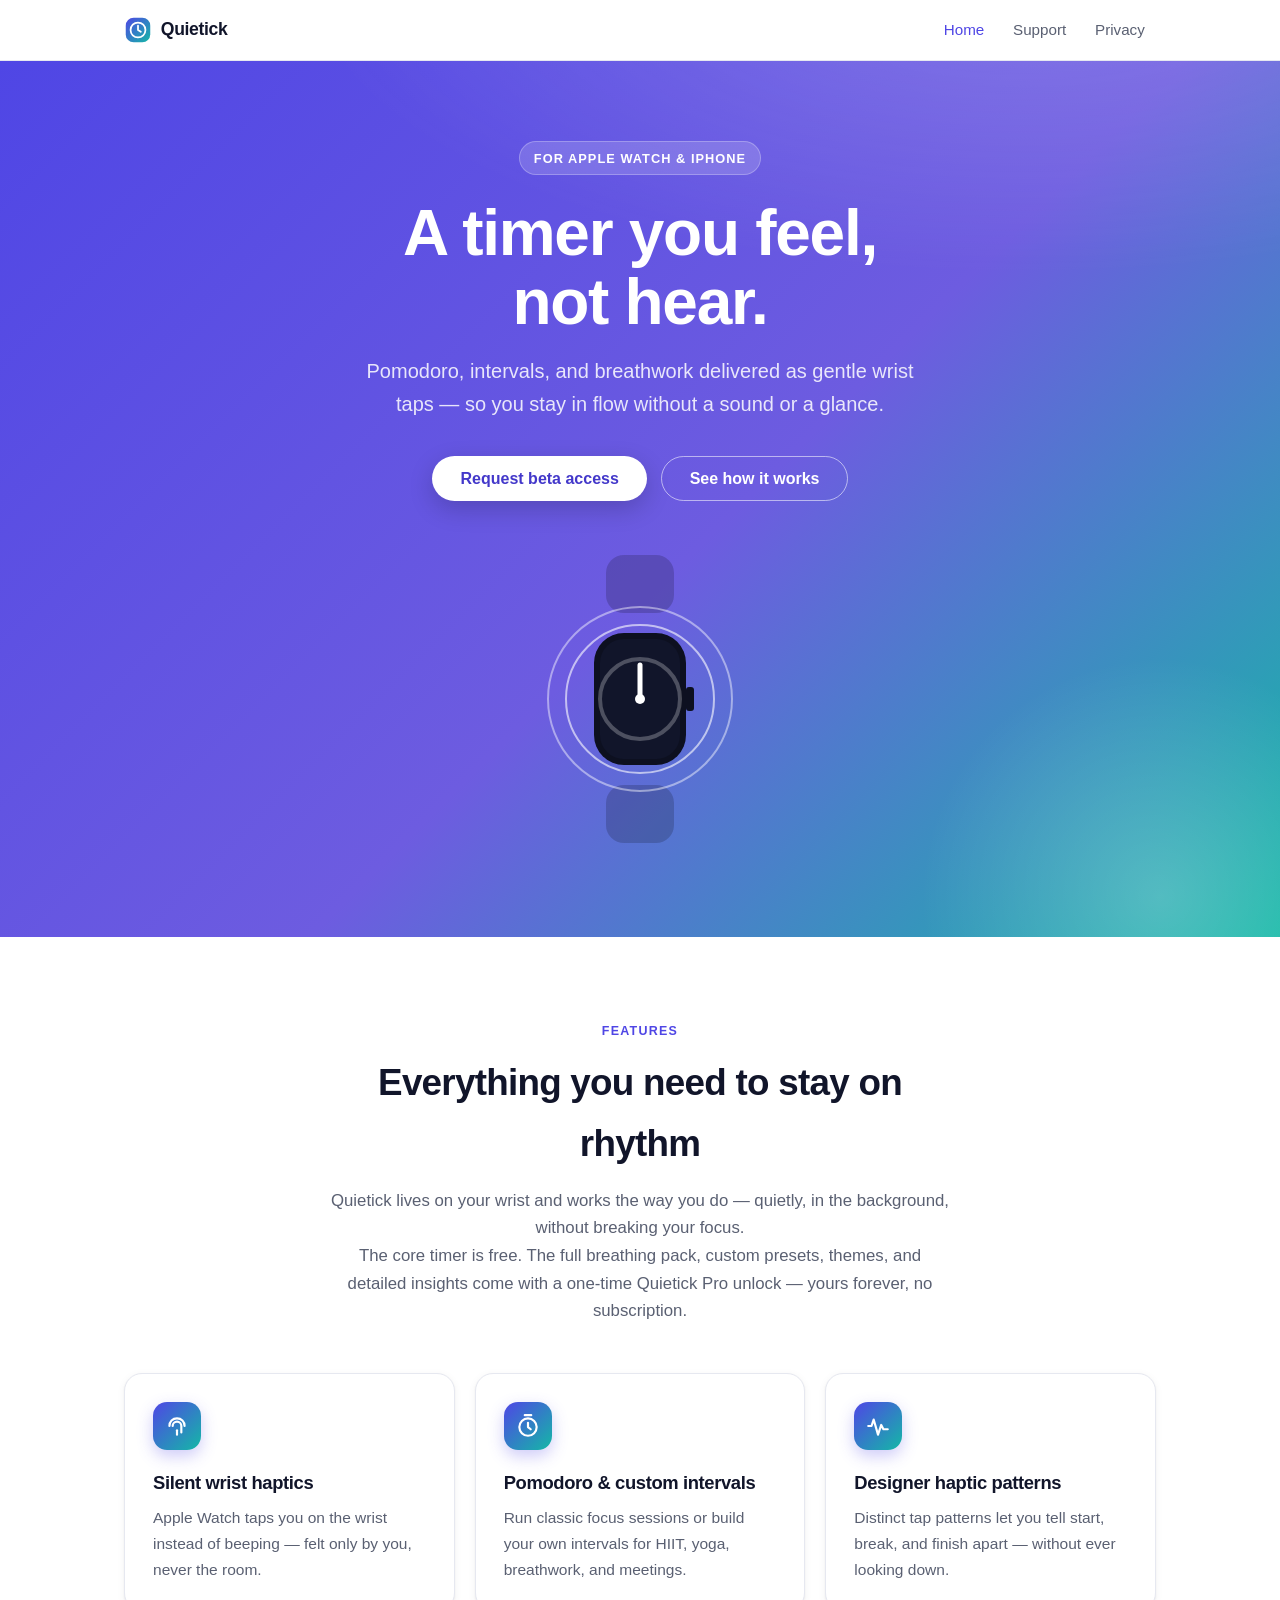
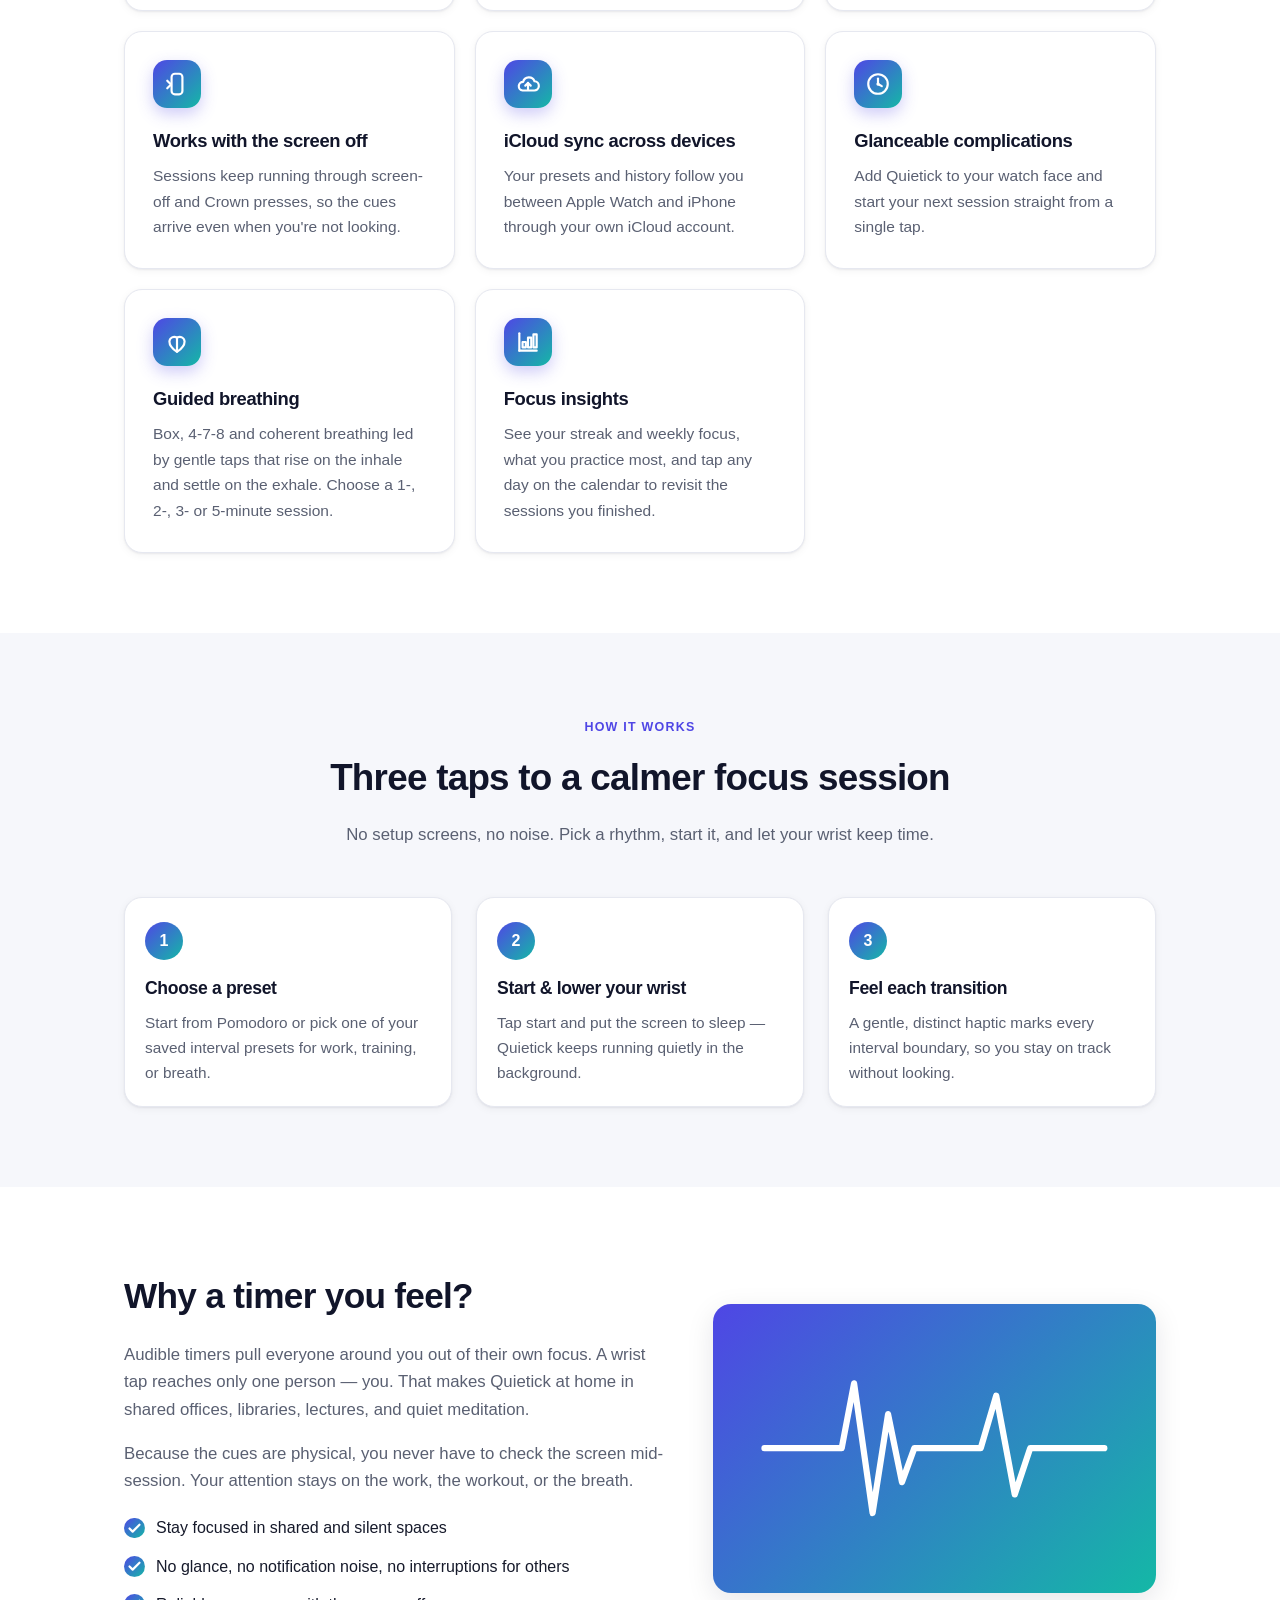
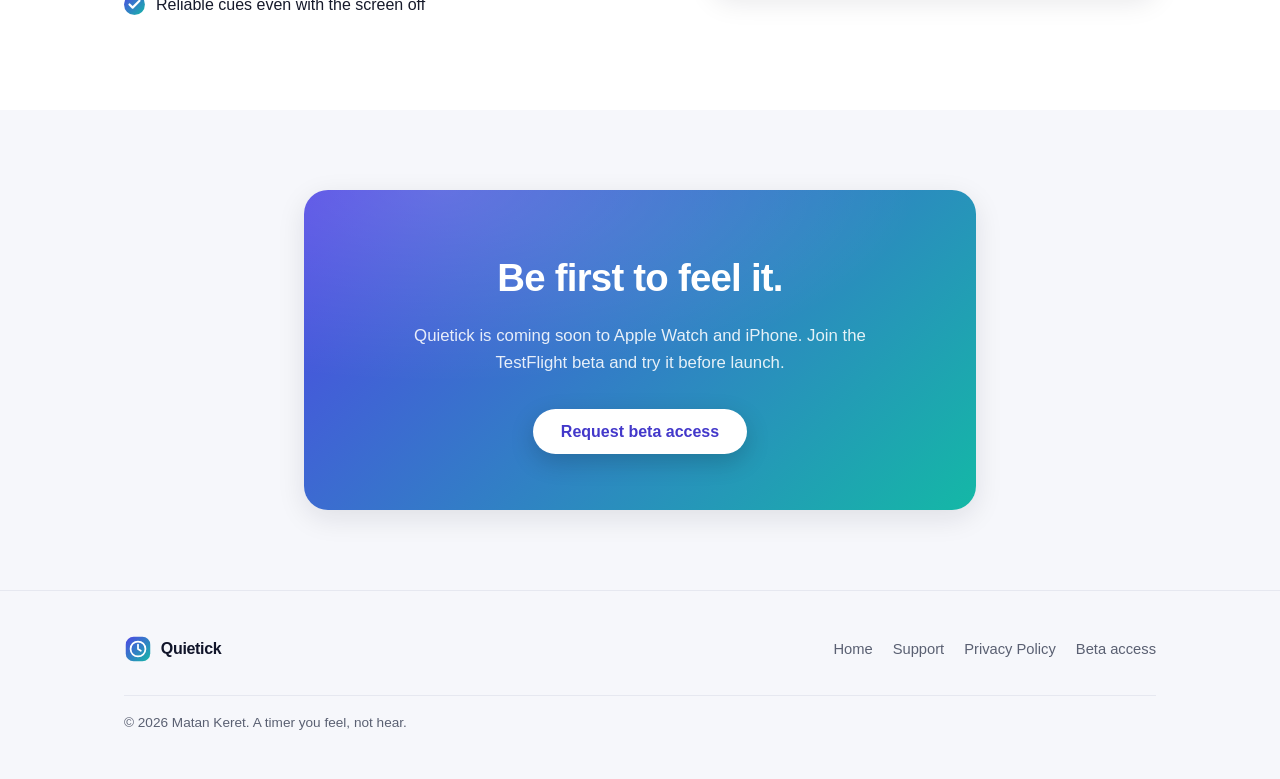
==== commit c239c703: "site: note Quietick Pro one-time unlock (free core)" ====
--- a/index.html
+++ b/index.html
@@ -75,6 +75,7 @@
           <span class="eyebrow">Features</span>
           <h2>Everything you need to stay on rhythm</h2>
           <p>Quietick lives on your wrist and works the way you do — quietly, in the background, without breaking your focus.</p>
+          <p>The core timer is free. The full breathing pack, custom presets, themes, and detailed insights come with a one-time Quietick Pro unlock — yours forever, no subscription.</p>
         </div>
 
         <div class="cards">
